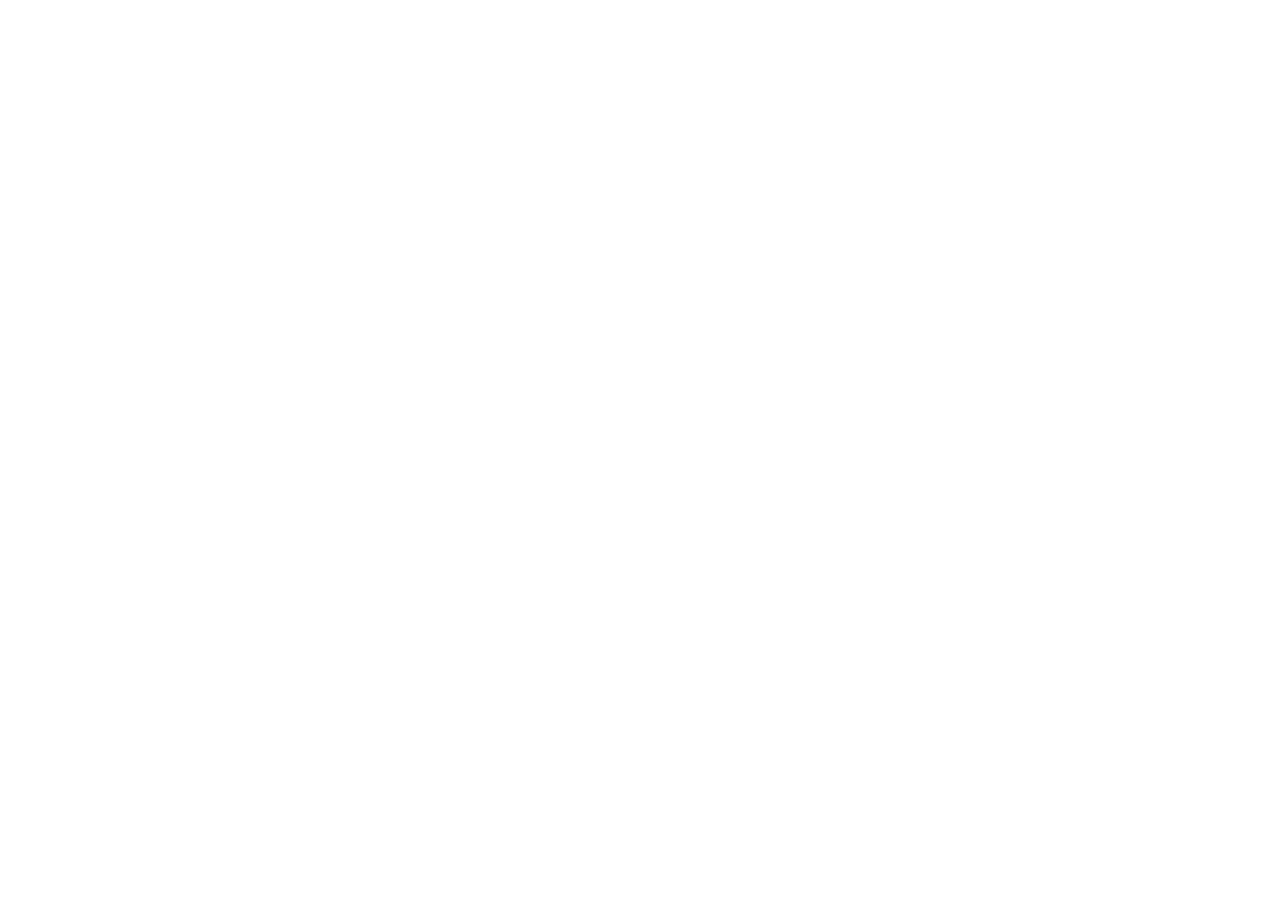
==== 02/clock/index.html @ 5efd3d1d "ex 01 plus starting 02" ====
<!DOCTYPE html>
<html lang="en">
<head>
    <meta charset="UTF-8">
    <meta name="viewport" content="width=device-width, initial-scale=1.0">
    <meta http-equiv="X-UA-Compatible" content="ie=edge">
    <title>Clock</title>
</head>
<body>
    <div class="clock">
        <div class="clock-face">
            <div class="hand hour"></div>
            <div class="hand min"></div>
            <div class="hand second"></div>
        </div>
    </div>
</body>
</html>
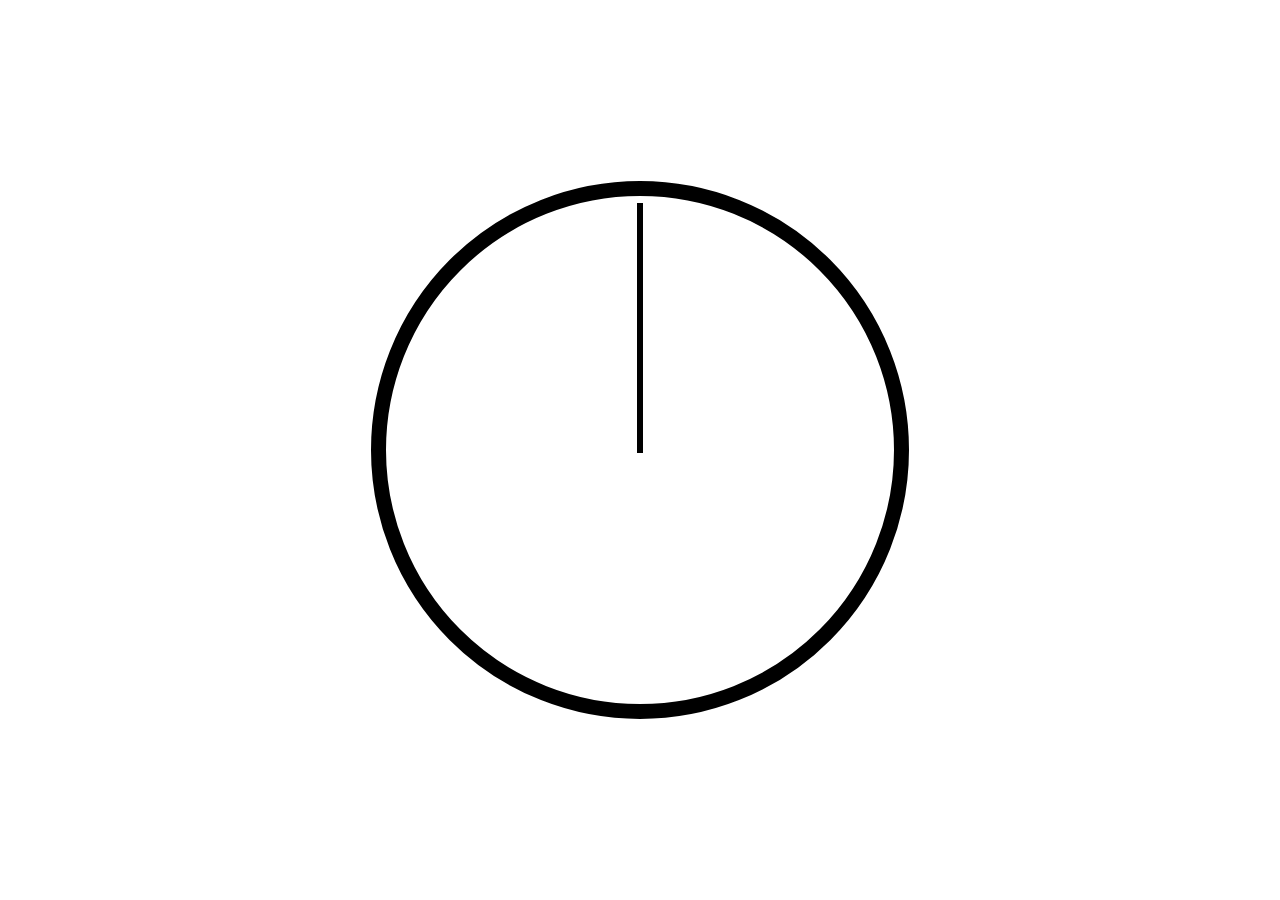
==== commit adb8d765: "the middel of ex 02-clock" ====
--- a/02/clock/index.html
+++ b/02/clock/index.html
@@ -5,6 +5,7 @@
     <meta name="viewport" content="width=device-width, initial-scale=1.0">
     <meta http-equiv="X-UA-Compatible" content="ie=edge">
     <title>Clock</title>
+    <link rel="stylesheet" href="style.css">
 </head>
 <body>
     <div class="clock">
--- a/02/clock/style.css
+++ b/02/clock/style.css
@@ -0,0 +1,37 @@
+html{
+    background: url('./img/IMG_7229.JPG');
+    background-size: cover;
+}
+body{
+    margin: 0;
+    font-size: 2rem;
+    display: flex;
+    flex: 1;
+    min-height: 100vh;
+    align-items: center;
+}
+.clock{
+    border: solid 15px black;
+    width: 500px;
+    height: 500px;
+    border-radius: 50%;
+    position: relative;
+    padding: 4px;
+    margin: 50px auto;
+}
+.clock-face{
+    position: relative;
+    width: 100%;
+    height: 100%;
+}
+.hand{
+    width: 50%;
+    height: 6px;
+    background: black;
+    position: absolute;
+    top: 50%;
+    transform-origin:100% ;
+    transform: rotate(90deg);
+    transition: all 0.5s;
+    transition-timing-function: cubic-bezier(0.1, 2.7, 0.58, 1);
+}
